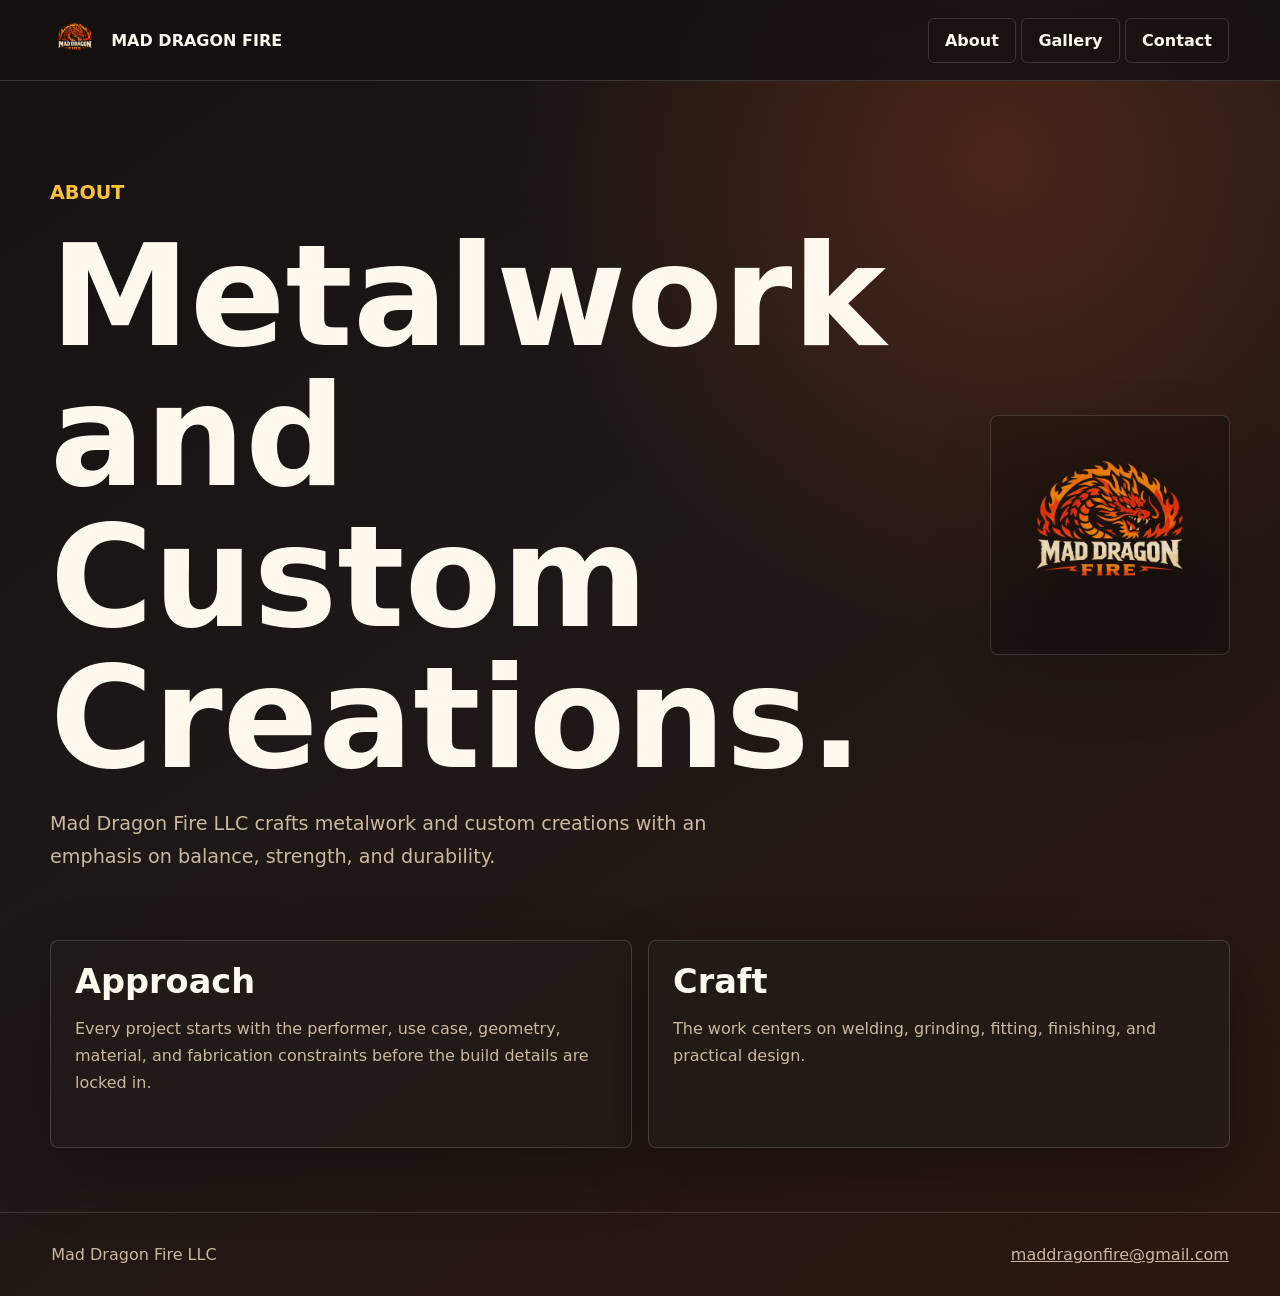
==== about/index.html @ 71ca1fbb "Update site language and hide flow gallery" ====
<!doctype html>
<html lang="en">
  <head>
    <meta charset="utf-8">
    <meta name="viewport" content="width=device-width, initial-scale=1">
    <title>About | Mad Dragon Fire</title>
    <meta name="description" content="About Mad Dragon Fire LLC.">
    <link rel="icon" href="../assets/images/logo.png">
    <link rel="stylesheet" href="../style.css">
  </head>
  <body>
    <header class="site-header">
      <a class="brand" href="../"><img src="../assets/images/logo.png" alt="Mad Dragon Fire logo"><span>Mad Dragon Fire</span></a>
      <nav aria-label="Main navigation">
        <a href="../about/">About</a>
        <a href="../gallery/">Gallery</a>
        <a href="../contact/">Contact</a>
      </nav>
    </header>
    <main>
      <section class="page-header">
        <div>
          <p class="eyebrow">About</p>
          <h1>Metalwork and Custom Creations.</h1>
          <p>Mad Dragon Fire LLC crafts metalwork and custom creations with an emphasis on balance, strength, and durability.</p>
        </div>
        <img class="page-mark logo-mark" src="../images/logo.png" alt="Mad Dragon Fire logo" loading="lazy">
      </section>
      <section class="content-grid">
        <article class="content-panel"><h2>Approach</h2><p>Every project starts with the performer, use case, geometry, material, and fabrication constraints before the build details are locked in.</p></article>
        <article class="content-panel"><h2>Craft</h2><p>The work centers on welding, grinding, fitting, finishing, and practical design.</p></article>
      </section>
    </main>
    <footer><span>Mad Dragon Fire LLC</span><a href="mailto:maddragonfire@gmail.com">maddragonfire@gmail.com</a></footer>
  </body>
</html>
---- style.css ----
:root {
  color-scheme: dark;
  --bg: #15110f;
  --panel: #221b17;
  --text: #fff8ee;
  --muted: #c9b8a2;
  --accent: #f15a24;
  --accent-strong: #ffbf3f;
  --line: rgba(255, 248, 238, 0.16);
  --shadow: rgba(0, 0, 0, 0.32);
  font-family: Inter, ui-sans-serif, system-ui, -apple-system, BlinkMacSystemFont, "Segoe UI", sans-serif;
}

* {
  box-sizing: border-box;
}

body {
  min-height: 100vh;
  margin: 0;
  color: var(--text);
  background:
    radial-gradient(circle at 78% 12%, rgba(241, 90, 36, 0.22), transparent 30rem),
    linear-gradient(145deg, #15110f 0%, #1d1816 42%, #2b1710 100%);
}

a {
  color: inherit;
}

.site-header {
  position: sticky;
  top: 0;
  z-index: 10;
  display: flex;
  align-items: center;
  justify-content: space-between;
  gap: 1.5rem;
  padding: 1rem clamp(1rem, 4vw, 4rem);
  border-bottom: 1px solid var(--line);
  background: rgba(21, 17, 15, 0.88);
  backdrop-filter: blur(12px);
}

.brand {
  display: inline-flex;
  align-items: center;
  gap: 0.75rem;
  font-weight: 800;
  text-decoration: none;
  text-transform: uppercase;
}

.brand img {
  width: 3rem;
  height: 3rem;
  object-fit: contain;
}

nav {
  display: flex;
  flex-wrap: wrap;
  justify-content: flex-end;
  gap: 0.35rem;
}

nav a,
.button {
  min-height: 2.75rem;
  display: inline-flex;
  align-items: center;
  justify-content: center;
  padding: 0.75rem 1rem;
  border: 1px solid var(--line);
  border-radius: 6px;
  text-decoration: none;
  font-weight: 700;
}

nav a:hover,
.button:hover {
  border-color: rgba(255, 191, 63, 0.72);
}

main {
  width: min(1180px, calc(100% - 2rem));
  margin: 0 auto;
}

.hero {
  min-height: calc(100vh - 5.2rem);
  display: grid;
  grid-template-columns: minmax(0, 1fr) minmax(18rem, 32rem);
  align-items: center;
  gap: clamp(2rem, 7vw, 6rem);
  padding: clamp(3rem, 8vw, 7rem) 0;
}

.hero-copy {
  max-width: 46rem;
}

.eyebrow {
  margin: 0 0 1rem;
  color: var(--accent-strong);
  font-size: 0.86rem;
  font-weight: 800;
  text-transform: uppercase;
}

h1,
h2 {
  margin: 0;
  line-height: 1;
}

h1 {
  max-width: 11ch;
  font-size: clamp(4rem, 12vw, 8.8rem);
}

h2 {
  font-size: clamp(1.35rem, 3vw, 2.1rem);
}

p {
  color: var(--muted);
  line-height: 1.7;
}

.hero-copy > p:not(.eyebrow) {
  max-width: 40rem;
  font-size: clamp(1.1rem, 2vw, 1.35rem);
}

.hero-mark {
  position: relative;
  display: grid;
  place-items: center;
  min-height: 36rem;
  overflow: hidden;
  border: 1px solid var(--line);
  border-radius: 8px;
  background: #100b09;
  box-shadow: 0 2rem 5rem var(--shadow);
}

.hero-mark::before {
  position: absolute;
  inset: 0;
  z-index: 1;
  content: "";
  background:
    linear-gradient(180deg, rgba(0, 0, 0, 0.1), rgba(12, 8, 6, 0.56)),
    radial-gradient(circle at 70% 28%, rgba(255, 106, 0, 0.24), transparent 42%);
}

.hero-photo {
  width: 100%;
  height: 100%;
  min-height: 36rem;
  object-fit: cover;
  object-position: 50% 56%;
  filter: saturate(1.08) contrast(1.04);
}

.hero-badge {
  position: absolute;
  left: 1rem;
  bottom: 1rem;
  z-index: 2;
  width: 7rem;
  border: 1px solid rgba(255, 248, 238, 0.18);
  border-radius: 8px;
  background: rgba(0, 0, 0, 0.54);
  box-shadow: 0 1rem 2rem rgba(0, 0, 0, 0.36);
}

.actions {
  display: flex;
  flex-wrap: wrap;
  gap: 0.75rem;
  margin-top: 2rem;
}

.button.primary {
  border-color: transparent;
  color: #170c08;
  background: linear-gradient(135deg, var(--accent-strong), var(--accent));
}

.feature-grid,
.content-grid,
.gallery-grid {
  display: grid;
  grid-template-columns: repeat(3, minmax(0, 1fr));
  gap: 1rem;
  padding: 0 0 4rem;
}

.feature-grid article,
.content-panel,
.gallery-item {
  position: relative;
  overflow: hidden;
  min-height: 13rem;
  padding: 1.5rem;
  border: 1px solid var(--line);
  border-radius: 8px;
  background: rgba(34, 27, 23, 0.74);
  box-shadow: 0 1.5rem 4rem var(--shadow);
}

.page-header {
  display: grid;
  grid-template-columns: minmax(0, 1fr) minmax(10rem, 16rem);
  align-items: center;
  gap: 2rem;
  padding: clamp(3rem, 8vw, 6rem) 0 3rem;
}

.page-header p {
  max-width: 46rem;
  font-size: 1.2rem;
}

.content-grid {
  grid-template-columns: repeat(2, minmax(0, 1fr));
}

.page-mark {
  width: min(100%, 15rem);
  aspect-ratio: 3 / 4;
  justify-self: end;
  object-fit: cover;
  object-position: 50% 52%;
  border: 1px solid var(--line);
  border-radius: 8px;
  opacity: 0.9;
  filter: drop-shadow(0 1.5rem 2.5rem rgba(0, 0, 0, 0.42));
}

.logo-mark {
  aspect-ratio: 1;
  object-fit: contain;
  padding: 1rem;
  background: rgba(0, 0, 0, 0.24);
}

.gallery-item {
  display: grid;
  place-items: end start;
  min-height: 18rem;
}

.gallery-categories {
  grid-template-columns: repeat(2, minmax(0, 1fr));
}

.gallery-card {
  min-height: 26rem;
  color: var(--text);
  text-decoration: none;
  transition: transform 160ms ease, border-color 160ms ease;
}

.gallery-card::after {
  position: absolute;
  inset: 0;
  content: "";
  background: linear-gradient(180deg, transparent 40%, rgba(15, 9, 6, 0.92));
}

.gallery-card:hover,
.gallery-card:focus-visible {
  border-color: var(--accent-strong);
  transform: translateY(-0.2rem);
}

.gallery-card-title {
  position: relative;
  z-index: 1;
  font-size: clamp(2.2rem, 5vw, 4.5rem);
  font-weight: 900;
  letter-spacing: -0.04em;
  line-height: 1;
}

.gallery-feature {
  grid-column: span 2;
  min-height: 24rem;
}

.gallery-item img {
  position: absolute;
  inset: 0;
  width: 100%;
  height: 100%;
  object-fit: cover;
  object-position: 50% 54%;
  opacity: 0.72;
  filter: saturate(1.08) contrast(1.04);
}

.contact-list {
  display: grid;
  gap: 1rem;
  padding: 0;
  list-style: none;
}

.contact-list a {
  color: var(--accent-strong);
  font-weight: 800;
}

footer {
  display: flex;
  flex-wrap: wrap;
  justify-content: space-between;
  gap: 1rem;
  padding: 2rem clamp(1rem, 4vw, 4rem);
  border-top: 1px solid var(--line);
  color: var(--muted);
}

@media (max-width: 780px) {
  .site-header,
  footer {
    align-items: flex-start;
    flex-direction: column;
  }

  nav {
    justify-content: flex-start;
  }

  .hero,
  .page-header,
  .feature-grid,
  .content-grid,
  .gallery-grid {
    grid-template-columns: 1fr;
  }

  .hero {
    min-height: auto;
  }

  .hero-mark {
    min-height: 28rem;
  }

  .hero-photo {
    min-height: 28rem;
  }

  .page-mark {
    justify-self: start;
    width: min(70vw, 13rem);
  }

  .gallery-feature {
    grid-column: auto;
  }
}

/* Portrait phones get a denser, touch-first composition. */
@media (max-width: 600px) and (orientation: portrait) {
  body {
    background:
      radial-gradient(circle at 82% 8%, rgba(241, 90, 36, 0.2), transparent 22rem),
      linear-gradient(160deg, #15110f 0%, #1d1816 52%, #2b1710 100%);
  }

  .site-header {
    gap: 0.65rem;
    padding: max(0.65rem, env(safe-area-inset-top)) max(0.75rem, env(safe-area-inset-right)) 0.65rem max(0.75rem, env(safe-area-inset-left));
  }

  .brand {
    gap: 0.55rem;
    font-size: 0.9rem;
    letter-spacing: 0.04em;
  }

  .brand img {
    width: 2.25rem;
    height: 2.25rem;
  }

  nav {
    width: calc(100% + 1.5rem);
    margin-inline: -0.75rem;
    padding-inline: 0.75rem;
    overflow-x: auto;
    flex-wrap: nowrap;
    scrollbar-width: none;
  }

  nav::-webkit-scrollbar {
    display: none;
  }

  nav a {
    min-height: 2.5rem;
    flex: 0 0 auto;
    padding: 0.6rem 0.8rem;
    font-size: 0.86rem;
  }

  main {
    width: min(100% - 1.5rem, 36rem);
  }

  .hero {
    gap: 1.75rem;
    padding: 1.25rem 0 3rem;
  }

  .hero-mark {
    order: -1;
    min-height: 0;
    aspect-ratio: 4 / 5;
    max-height: 66svh;
  }

  .hero-photo {
    min-height: 0;
    aspect-ratio: 4 / 5;
  }

  .hero-badge {
    left: 0.75rem;
    bottom: 0.75rem;
    width: 5rem;
  }

  .eyebrow {
    margin-bottom: 0.65rem;
  }

  h1 {
    max-width: none;
    font-size: clamp(3rem, 16vw, 4.6rem);
    letter-spacing: -0.04em;
  }

  h2 {
    font-size: 1.45rem;
  }

  .hero-copy > p:not(.eyebrow),
  .page-header p {
    font-size: 1.05rem;
    line-height: 1.55;
  }

  .actions {
    display: grid;
    grid-template-columns: 1fr;
    margin-top: 1.5rem;
  }

  .button {
    width: 100%;
    min-height: 3.25rem;
  }

  .feature-grid,
  .content-grid,
  .gallery-grid {
    gap: 0.75rem;
    padding-bottom: 2.5rem;
  }

  .feature-grid article,
  .content-panel,
  .gallery-item {
    min-height: auto;
    padding: 1.25rem;
  }

  .page-header {
    gap: 1.5rem;
    padding: 1.75rem 0 2rem;
  }

  .page-mark {
    order: -1;
    width: min(48vw, 10rem);
  }

  .gallery-item,
  .gallery-feature {
    min-height: 16rem;
  }

  footer {
    padding: 1.5rem max(0.75rem, env(safe-area-inset-right)) max(1.5rem, env(safe-area-inset-bottom)) max(0.75rem, env(safe-area-inset-left));
    font-size: 0.9rem;
  }
}
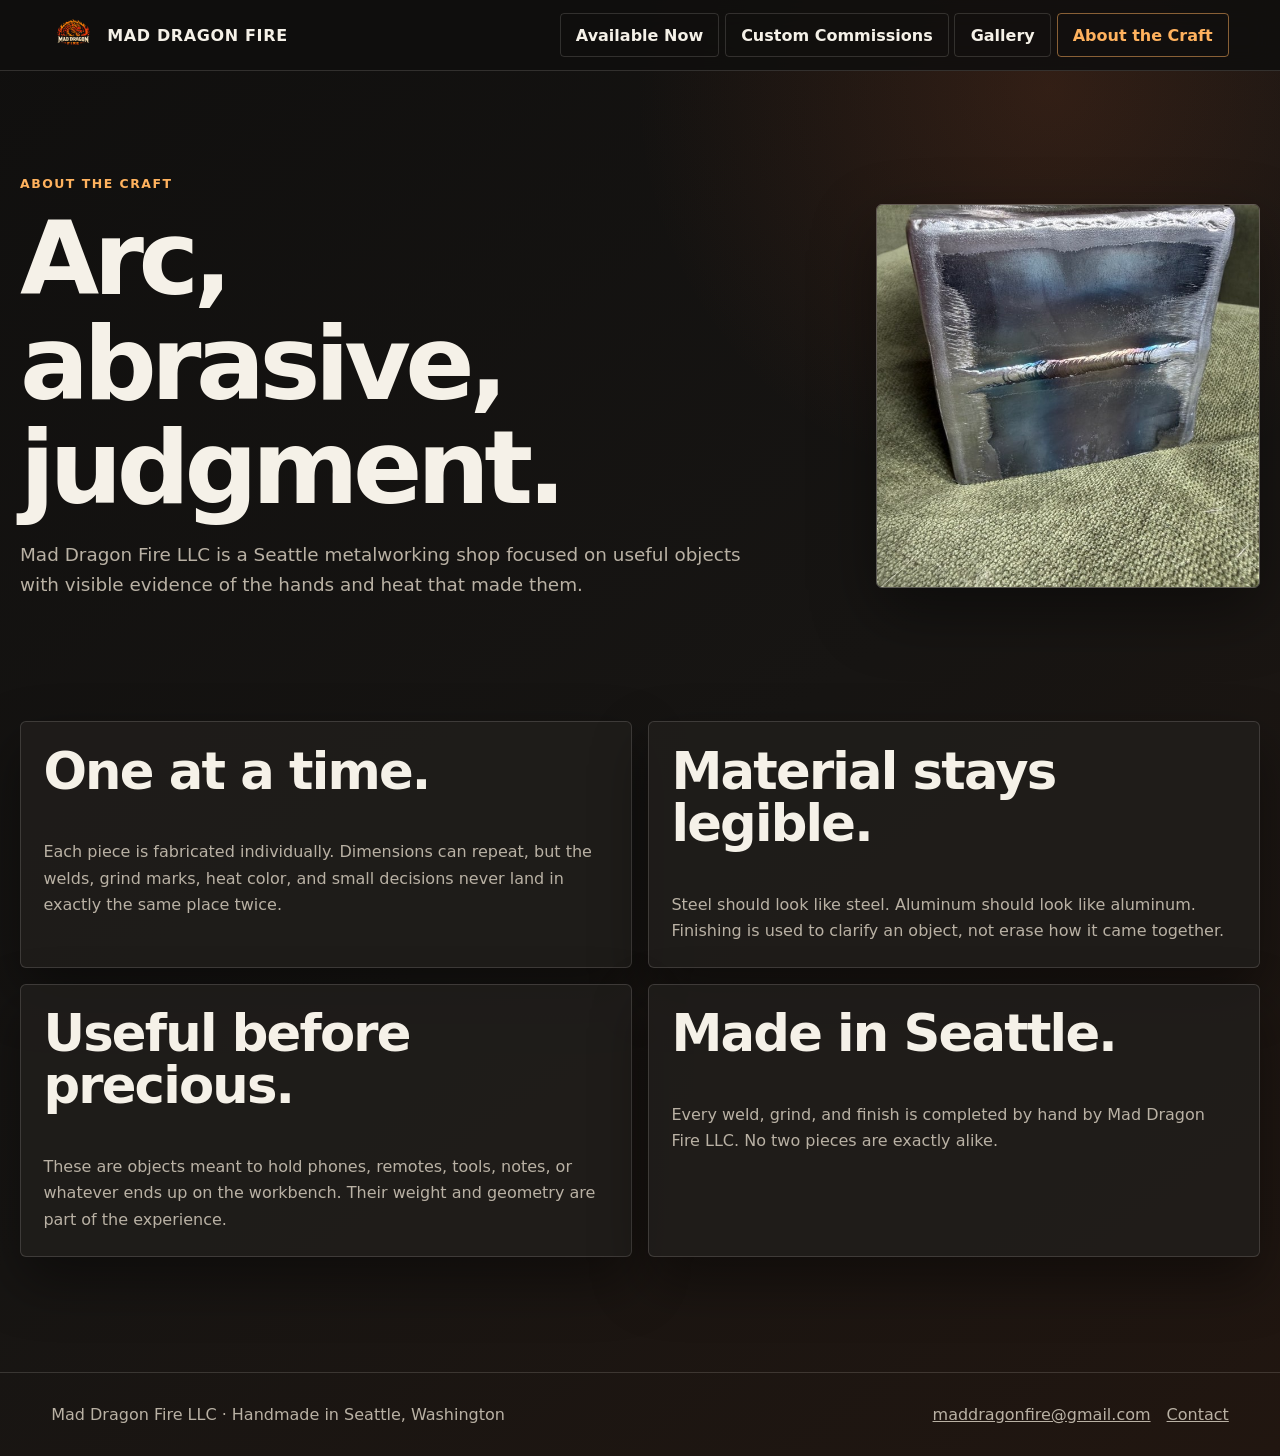
==== commit 08e3a955: "Reframe site as metalworking wares shop" ====
--- a/about/index.html
+++ b/about/index.html
@@ -3,34 +3,44 @@
   <head>
     <meta charset="utf-8">
     <meta name="viewport" content="width=device-width, initial-scale=1">
-    <title>About | Mad Dragon Fire</title>
-    <meta name="description" content="About Mad Dragon Fire LLC.">
+    <title>About the Craft | Mad Dragon Fire</title>
+    <meta name="description" content="How Mad Dragon Fire LLC makes one-of-one welded metalwork by hand in Seattle.">
     <link rel="icon" href="../assets/images/logo.png">
     <link rel="stylesheet" href="../style.css">
   </head>
   <body>
+    <a class="skip-link" href="#main">Skip to content</a>
     <header class="site-header">
-      <a class="brand" href="../"><img src="../assets/images/logo.png" alt="Mad Dragon Fire logo"><span>Mad Dragon Fire</span></a>
+      <a class="brand" href="../"><img src="../assets/images/logo.png" alt=""><span>Mad Dragon Fire</span></a>
       <nav aria-label="Main navigation">
-        <a href="../about/">About</a>
+        <a href="../available/">Available Now</a>
+        <a href="../commissions/">Custom Commissions</a>
         <a href="../gallery/">Gallery</a>
-        <a href="../contact/">Contact</a>
+        <a href="../about/" aria-current="page">About the Craft</a>
       </nav>
     </header>
-    <main>
+
+    <main id="main">
       <section class="page-header">
-        <div>
-          <p class="eyebrow">About</p>
-          <h1>Metalwork and Custom Creations.</h1>
-          <p>Mad Dragon Fire LLC crafts metalwork and custom creations with an emphasis on balance, strength, and durability.</p>
+        <div class="page-header-copy">
+          <p class="eyebrow">About the craft</p>
+          <h1>Arc, abrasive, judgment.</h1>
+          <p>Mad Dragon Fire LLC is a Seattle metalworking shop focused on useful objects with visible evidence of the hands and heat that made them.</p>
         </div>
-        <img class="page-mark logo-mark" src="../images/logo.png" alt="Mad Dragon Fire logo" loading="lazy">
+        <img class="page-header-image" src="../images/Metalwork/object007/web/cube-007-view-04.jpeg" alt="Exposed TIG seam and heat color on a steel cube">
       </section>
+
       <section class="content-grid">
-        <article class="content-panel"><h2>Approach</h2><p>Every project starts with the performer, use case, geometry, material, and fabrication constraints before the build details are locked in.</p></article>
-        <article class="content-panel"><h2>Craft</h2><p>The work centers on welding, grinding, fitting, finishing, and practical design.</p></article>
+        <article class="content-panel"><h2>One at a time.</h2><p>Each piece is fabricated individually. Dimensions can repeat, but the welds, grind marks, heat color, and small decisions never land in exactly the same place twice.</p></article>
+        <article class="content-panel"><h2>Material stays legible.</h2><p>Steel should look like steel. Aluminum should look like aluminum. Finishing is used to clarify an object, not erase how it came together.</p></article>
+        <article class="content-panel"><h2>Useful before precious.</h2><p>These are objects meant to hold phones, remotes, tools, notes, or whatever ends up on the workbench. Their weight and geometry are part of the experience.</p></article>
+        <article class="content-panel"><h2>Made in Seattle.</h2><p>Every weld, grind, and finish is completed by hand by Mad Dragon Fire LLC. No two pieces are exactly alike.</p></article>
       </section>
     </main>
-    <footer><span>Mad Dragon Fire LLC</span><a href="mailto:maddragonfire@gmail.com">maddragonfire@gmail.com</a></footer>
+
+    <footer>
+      <span>Mad Dragon Fire LLC · Handmade in Seattle, Washington</span>
+      <div class="footer-links"><a href="mailto:maddragonfire@gmail.com">maddragonfire@gmail.com</a><a href="../contact/">Contact</a></div>
+    </footer>
   </body>
 </html>
--- a/style.css
+++ b/style.css
@@ -1,18 +1,25 @@
 :root {
   color-scheme: dark;
-  --bg: #15110f;
-  --panel: #221b17;
-  --text: #fff8ee;
-  --muted: #c9b8a2;
-  --accent: #f15a24;
-  --accent-strong: #ffbf3f;
-  --line: rgba(255, 248, 238, 0.16);
-  --shadow: rgba(0, 0, 0, 0.32);
+  --bg: #100f0e;
+  --surface: #181715;
+  --surface-raised: #211f1c;
+  --text: #f5f1e8;
+  --muted: #b9b1a4;
+  --steel: #d7d2c8;
+  --accent: #e8672f;
+  --accent-light: #ffb25e;
+  --line: rgba(245, 241, 232, 0.15);
+  --line-strong: rgba(245, 241, 232, 0.3);
+  --shadow: rgba(0, 0, 0, 0.42);
   font-family: Inter, ui-sans-serif, system-ui, -apple-system, BlinkMacSystemFont, "Segoe UI", sans-serif;
 }
 
 * {
   box-sizing: border-box;
+}
+
+html {
+  scroll-behavior: smooth;
 }
 
 body {
@@ -20,40 +27,62 @@
   margin: 0;
   color: var(--text);
   background:
-    radial-gradient(circle at 78% 12%, rgba(241, 90, 36, 0.22), transparent 30rem),
-    linear-gradient(145deg, #15110f 0%, #1d1816 42%, #2b1710 100%);
+    radial-gradient(circle at 82% 6%, rgba(232, 103, 47, 0.14), transparent 26rem),
+    linear-gradient(145deg, #100f0e 0%, #171513 54%, #211610 100%);
+}
+
+img {
+  display: block;
+  max-width: 100%;
 }
 
 a {
   color: inherit;
+}
+
+.skip-link {
+  position: fixed;
+  top: 0.75rem;
+  left: 0.75rem;
+  z-index: 100;
+  padding: 0.75rem 1rem;
+  color: #111;
+  background: var(--accent-light);
+  transform: translateY(-180%);
+}
+
+.skip-link:focus {
+  transform: translateY(0);
 }
 
 .site-header {
   position: sticky;
   top: 0;
-  z-index: 10;
+  z-index: 20;
   display: flex;
   align-items: center;
   justify-content: space-between;
   gap: 1.5rem;
-  padding: 1rem clamp(1rem, 4vw, 4rem);
+  padding: 0.8rem clamp(1rem, 4vw, 4rem);
   border-bottom: 1px solid var(--line);
-  background: rgba(21, 17, 15, 0.88);
-  backdrop-filter: blur(12px);
+  background: rgba(16, 15, 14, 0.9);
+  backdrop-filter: blur(14px);
 }
 
 .brand {
   display: inline-flex;
   align-items: center;
-  gap: 0.75rem;
-  font-weight: 800;
+  gap: 0.7rem;
+  font-weight: 850;
+  letter-spacing: 0.04em;
   text-decoration: none;
   text-transform: uppercase;
+  white-space: nowrap;
 }
 
 .brand img {
-  width: 3rem;
-  height: 3rem;
+  width: 2.8rem;
+  height: 2.8rem;
   object-fit: contain;
 }
 
@@ -65,263 +94,501 @@
 }
 
 nav a,
-.button {
+.button,
+.checkout-stub {
   min-height: 2.75rem;
   display: inline-flex;
   align-items: center;
   justify-content: center;
-  padding: 0.75rem 1rem;
+  padding: 0.7rem 0.95rem;
   border: 1px solid var(--line);
-  border-radius: 6px;
+  border-radius: 4px;
+  font: inherit;
+  font-weight: 750;
   text-decoration: none;
-  font-weight: 700;
 }
 
 nav a:hover,
-.button:hover {
-  border-color: rgba(255, 191, 63, 0.72);
+nav a:focus-visible,
+.button:hover,
+.button:focus-visible {
+  border-color: var(--accent-light);
+}
+
+nav a[aria-current="page"] {
+  color: var(--accent-light);
+  border-color: rgba(255, 178, 94, 0.5);
 }
 
 main {
-  width: min(1180px, calc(100% - 2rem));
+  width: min(1240px, calc(100% - 2rem));
   margin: 0 auto;
 }
 
+h1,
+h2,
+h3,
+p {
+  margin-top: 0;
+}
+
+h1,
+h2,
+h3 {
+  line-height: 1.02;
+}
+
+h1 {
+  margin-bottom: 1.2rem;
+  font-size: clamp(3.2rem, 9vw, 7.8rem);
+  letter-spacing: -0.055em;
+}
+
+h2 {
+  font-size: clamp(1.9rem, 4vw, 3.5rem);
+  letter-spacing: -0.035em;
+}
+
+h3 {
+  font-size: 1.25rem;
+}
+
+p {
+  color: var(--muted);
+  line-height: 1.65;
+}
+
+.eyebrow,
+.listing-status {
+  margin-bottom: 0.8rem;
+  color: var(--accent-light);
+  font-size: 0.78rem;
+  font-weight: 850;
+  letter-spacing: 0.12em;
+  text-transform: uppercase;
+}
+
 .hero {
-  min-height: calc(100vh - 5.2rem);
-  display: grid;
-  grid-template-columns: minmax(0, 1fr) minmax(18rem, 32rem);
+  min-height: calc(100svh - 4.5rem);
+  display: grid;
+  grid-template-columns: minmax(0, 1fr) minmax(22rem, 34rem);
   align-items: center;
   gap: clamp(2rem, 7vw, 6rem);
-  padding: clamp(3rem, 8vw, 7rem) 0;
+  padding: clamp(2.5rem, 8vw, 7rem) 0;
 }
 
 .hero-copy {
-  max-width: 46rem;
-}
-
-.eyebrow {
-  margin: 0 0 1rem;
-  color: var(--accent-strong);
-  font-size: 0.86rem;
-  font-weight: 800;
-  text-transform: uppercase;
-}
-
-h1,
-h2 {
-  margin: 0;
-  line-height: 1;
-}
-
-h1 {
-  max-width: 11ch;
-  font-size: clamp(4rem, 12vw, 8.8rem);
-}
-
-h2 {
-  font-size: clamp(1.35rem, 3vw, 2.1rem);
-}
-
-p {
-  color: var(--muted);
-  line-height: 1.7;
+  max-width: 47rem;
 }
 
 .hero-copy > p:not(.eyebrow) {
-  max-width: 40rem;
+  max-width: 38rem;
   font-size: clamp(1.1rem, 2vw, 1.35rem);
 }
 
-.hero-mark {
-  position: relative;
-  display: grid;
-  place-items: center;
-  min-height: 36rem;
-  overflow: hidden;
-  border: 1px solid var(--line);
-  border-radius: 8px;
-  background: #100b09;
-  box-shadow: 0 2rem 5rem var(--shadow);
-}
-
-.hero-mark::before {
-  position: absolute;
-  inset: 0;
-  z-index: 1;
-  content: "";
-  background:
-    linear-gradient(180deg, rgba(0, 0, 0, 0.1), rgba(12, 8, 6, 0.56)),
-    radial-gradient(circle at 70% 28%, rgba(255, 106, 0, 0.24), transparent 42%);
-}
-
-.hero-photo {
-  width: 100%;
-  height: 100%;
-  min-height: 36rem;
-  object-fit: cover;
-  object-position: 50% 56%;
-  filter: saturate(1.08) contrast(1.04);
-}
-
-.hero-badge {
-  position: absolute;
-  left: 1rem;
-  bottom: 1rem;
-  z-index: 2;
-  width: 7rem;
-  border: 1px solid rgba(255, 248, 238, 0.18);
-  border-radius: 8px;
-  background: rgba(0, 0, 0, 0.54);
-  box-shadow: 0 1rem 2rem rgba(0, 0, 0, 0.36);
-}
-
-.actions {
-  display: flex;
-  flex-wrap: wrap;
-  gap: 0.75rem;
-  margin-top: 2rem;
-}
-
-.button.primary {
-  border-color: transparent;
-  color: #170c08;
-  background: linear-gradient(135deg, var(--accent-strong), var(--accent));
-}
-
-.feature-grid,
-.content-grid,
-.gallery-grid {
-  display: grid;
-  grid-template-columns: repeat(3, minmax(0, 1fr));
-  gap: 1rem;
-  padding: 0 0 4rem;
-}
-
-.feature-grid article,
-.content-panel,
-.gallery-item {
+.hero-media {
   position: relative;
   overflow: hidden;
-  min-height: 13rem;
-  padding: 1.5rem;
-  border: 1px solid var(--line);
-  border-radius: 8px;
-  background: rgba(34, 27, 23, 0.74);
-  box-shadow: 0 1.5rem 4rem var(--shadow);
-}
-
-.page-header {
-  display: grid;
-  grid-template-columns: minmax(0, 1fr) minmax(10rem, 16rem);
-  align-items: center;
-  gap: 2rem;
-  padding: clamp(3rem, 8vw, 6rem) 0 3rem;
-}
-
-.page-header p {
-  max-width: 46rem;
-  font-size: 1.2rem;
-}
-
-.content-grid {
-  grid-template-columns: repeat(2, minmax(0, 1fr));
-}
-
-.page-mark {
-  width: min(100%, 15rem);
-  aspect-ratio: 3 / 4;
-  justify-self: end;
-  object-fit: cover;
-  object-position: 50% 52%;
-  border: 1px solid var(--line);
-  border-radius: 8px;
-  opacity: 0.9;
-  filter: drop-shadow(0 1.5rem 2.5rem rgba(0, 0, 0, 0.42));
-}
-
-.logo-mark {
-  aspect-ratio: 1;
-  object-fit: contain;
-  padding: 1rem;
-  background: rgba(0, 0, 0, 0.24);
-}
-
-.gallery-item {
-  display: grid;
-  place-items: end start;
-  min-height: 18rem;
-}
-
-.gallery-categories {
-  grid-template-columns: repeat(2, minmax(0, 1fr));
-}
-
-.gallery-card {
-  min-height: 26rem;
-  color: var(--text);
-  text-decoration: none;
-  transition: transform 160ms ease, border-color 160ms ease;
-}
-
-.gallery-card::after {
+  min-height: 37rem;
+  border: 1px solid var(--line-strong);
+  border-radius: 6px;
+  background: #080807;
+  box-shadow: 0 2rem 5rem var(--shadow);
+}
+
+.hero-media::after {
   position: absolute;
   inset: 0;
   content: "";
-  background: linear-gradient(180deg, transparent 40%, rgba(15, 9, 6, 0.92));
-}
-
-.gallery-card:hover,
-.gallery-card:focus-visible {
-  border-color: var(--accent-strong);
-  transform: translateY(-0.2rem);
-}
-
-.gallery-card-title {
-  position: relative;
-  z-index: 1;
-  font-size: clamp(2.2rem, 5vw, 4.5rem);
-  font-weight: 900;
-  letter-spacing: -0.04em;
-  line-height: 1;
-}
-
-.gallery-feature {
-  grid-column: span 2;
-  min-height: 24rem;
-}
-
-.gallery-item img {
-  position: absolute;
-  inset: 0;
+  background: linear-gradient(180deg, transparent 58%, rgba(0, 0, 0, 0.68));
+  pointer-events: none;
+}
+
+.hero-media > img:first-child {
   width: 100%;
   height: 100%;
+  min-height: 37rem;
   object-fit: cover;
-  object-position: 50% 54%;
-  opacity: 0.72;
-  filter: saturate(1.08) contrast(1.04);
-}
-
-.contact-list {
-  display: grid;
+}
+
+.hero-badge {
+  position: absolute;
+  right: 1rem;
+  bottom: 1rem;
+  z-index: 2;
+  width: 5.5rem;
+  padding: 0.45rem;
+  border: 1px solid var(--line-strong);
+  border-radius: 5px;
+  background: rgba(0, 0, 0, 0.66);
+}
+
+.actions {
+  display: flex;
+  flex-wrap: wrap;
+  gap: 0.7rem;
+  margin-top: 1.7rem;
+}
+
+.button.primary {
+  color: #170e08;
+  border-color: transparent;
+  background: linear-gradient(135deg, var(--accent-light), var(--accent));
+}
+
+.section-block {
+  padding: clamp(3.5rem, 8vw, 7rem) 0;
+  border-top: 1px solid var(--line);
+}
+
+.section-heading {
+  display: flex;
+  align-items: end;
+  justify-content: space-between;
+  gap: 2rem;
+  margin-bottom: 2rem;
+}
+
+.section-heading > div {
+  max-width: 46rem;
+}
+
+.section-heading h2 {
+  margin-bottom: 0.8rem;
+}
+
+.product-card-grid,
+.path-grid,
+.content-grid {
+  display: grid;
+  grid-template-columns: repeat(3, minmax(0, 1fr));
   gap: 1rem;
-  padding: 0;
-  list-style: none;
-}
-
-.contact-list a {
-  color: var(--accent-strong);
+}
+
+.product-card,
+.path-card,
+.content-panel,
+.notice-panel {
+  overflow: hidden;
+  border: 1px solid var(--line);
+  border-radius: 6px;
+  background: rgba(33, 31, 28, 0.8);
+  box-shadow: 0 1.5rem 3.5rem var(--shadow);
+}
+
+.product-card {
+  display: flex;
+  flex-direction: column;
+  text-decoration: none;
+}
+
+.product-card img {
+  width: 100%;
+  aspect-ratio: 1;
+  object-fit: cover;
+  border-bottom: 1px solid var(--line);
+}
+
+.product-card-copy {
+  display: grid;
+  grid-template-columns: 1fr auto;
+  gap: 0.75rem;
+  align-items: start;
+  padding: 1.2rem;
+}
+
+.product-card-copy h3,
+.product-card-copy p {
+  margin-bottom: 0;
+}
+
+.product-card-price,
+.price {
+  color: var(--text);
+  font-weight: 850;
+  font-variant-numeric: tabular-nums;
+}
+
+.path-grid {
+  grid-template-columns: repeat(4, minmax(0, 1fr));
+}
+
+.path-card,
+.content-panel,
+.notice-panel {
+  padding: 1.4rem;
+}
+
+.path-card {
+  min-height: 13rem;
+  text-decoration: none;
+}
+
+.path-card span {
+  display: inline-block;
+  margin-top: 1rem;
+  color: var(--accent-light);
   font-weight: 800;
+}
+
+.page-header {
+  display: grid;
+  grid-template-columns: minmax(0, 1fr) minmax(15rem, 24rem);
+  align-items: center;
+  gap: clamp(2rem, 6vw, 5rem);
+  padding: clamp(3rem, 8vw, 6.5rem) 0;
+}
+
+.page-header h1 {
+  max-width: 10ch;
+  font-size: clamp(3.3rem, 8vw, 7rem);
+}
+
+.page-header-copy > p:not(.eyebrow) {
+  max-width: 46rem;
+  font-size: 1.15rem;
+}
+
+.page-header-image {
+  width: 100%;
+  aspect-ratio: 1;
+  object-fit: cover;
+  border: 1px solid var(--line-strong);
+  border-radius: 6px;
+  box-shadow: 0 1.5rem 4rem var(--shadow);
+}
+
+.notice-panel {
+  display: grid;
+  grid-template-columns: auto 1fr;
+  gap: 1rem;
+  margin-bottom: 2rem;
+  border-color: rgba(255, 178, 94, 0.38);
+}
+
+.notice-panel strong {
+  color: var(--accent-light);
+}
+
+.notice-panel p {
+  margin-bottom: 0;
+}
+
+.product-list {
+  display: grid;
+  gap: clamp(3rem, 8vw, 7rem);
+  padding-bottom: clamp(4rem, 9vw, 8rem);
+}
+
+.product-listing {
+  display: grid;
+  grid-template-columns: minmax(0, 1.08fr) minmax(19rem, 0.92fr);
+  gap: clamp(1.5rem, 5vw, 4rem);
+  scroll-margin-top: 6rem;
+}
+
+.product-gallery {
+  display: grid;
+  grid-template-columns: repeat(4, minmax(0, 1fr));
+  gap: 0.55rem;
+  align-content: start;
+}
+
+.product-gallery a {
+  overflow: hidden;
+  border: 1px solid var(--line);
+  border-radius: 4px;
+  background: var(--surface);
+}
+
+.product-gallery a:first-child {
+  grid-column: 1 / -1;
+}
+
+.product-gallery img {
+  width: 100%;
+  aspect-ratio: 1;
+  object-fit: cover;
+  transition: transform 180ms ease;
+}
+
+.product-gallery a:first-child img {
+  aspect-ratio: 4 / 3;
+}
+
+.product-gallery a:hover img,
+.product-gallery a:focus-visible img {
+  transform: scale(1.025);
+}
+
+.product-details {
+  align-self: start;
+  position: sticky;
+  top: 6.2rem;
+  padding: clamp(1.35rem, 3vw, 2rem);
+  border: 1px solid var(--line);
+  border-radius: 6px;
+  background: rgba(24, 23, 21, 0.92);
+  box-shadow: 0 1.5rem 4rem var(--shadow);
+}
+
+.product-heading {
+  display: flex;
+  justify-content: space-between;
+  gap: 1rem;
+  align-items: start;
+  padding-bottom: 1rem;
+  border-bottom: 1px solid var(--line);
+}
+
+.product-heading h2 {
+  max-width: 11ch;
+  margin-bottom: 0;
+  font-size: clamp(2rem, 4vw, 3.4rem);
+}
+
+.price {
+  margin: 0;
+  font-size: 1.5rem;
+}
+
+.spec-list {
+  display: grid;
+  grid-template-columns: minmax(7rem, 0.45fr) 1fr;
+  margin: 1.3rem 0;
+  border-top: 1px solid var(--line);
+}
+
+.spec-list dt,
+.spec-list dd {
+  margin: 0;
+  padding: 0.65rem 0;
+  border-bottom: 1px solid var(--line);
+}
+
+.spec-list dt {
+  color: var(--muted);
+  font-size: 0.86rem;
+  font-weight: 750;
+}
+
+.spec-list dd {
+  color: var(--steel);
+}
+
+.provenance {
+  padding-left: 1rem;
+  border-left: 2px solid var(--accent);
+  font-size: 0.92rem;
+}
+
+.product-actions {
+  display: grid;
+  grid-template-columns: 1fr;
+}
+
+.checkout-stub {
+  color: #8f8980;
+  border-color: rgba(245, 241, 232, 0.08);
+  background: rgba(255, 255, 255, 0.025);
+  cursor: not-allowed;
+}
+
+.content-grid {
+  grid-template-columns: repeat(2, minmax(0, 1fr));
+  padding-bottom: clamp(4rem, 9vw, 8rem);
+}
+
+.content-panel {
+  min-height: 14rem;
+}
+
+.content-panel p:last-child {
+  margin-bottom: 0;
+}
+
+.sold-grid {
+  display: grid;
+  grid-template-columns: repeat(3, minmax(0, 1fr));
+  gap: 1rem;
+  padding-bottom: clamp(4rem, 9vw, 8rem);
+}
+
+.sold-piece {
+  overflow: hidden;
+  margin: 0;
+  border: 1px solid var(--line);
+  border-radius: 6px;
+  background: var(--surface-raised);
+}
+
+.sold-piece:first-child {
+  grid-column: span 2;
+}
+
+.sold-piece img {
+  width: 100%;
+  min-height: 20rem;
+  aspect-ratio: 4 / 3;
+  object-fit: cover;
+}
+
+.sold-piece figcaption {
+  display: flex;
+  justify-content: space-between;
+  gap: 1rem;
+  padding: 1rem 1.1rem;
+  color: var(--muted);
+}
+
+.sold-piece strong {
+  color: var(--text);
+}
+
+.sold-marker {
+  color: var(--accent-light);
+  font-size: 0.78rem;
+  font-weight: 850;
+  letter-spacing: 0.1em;
+  text-transform: uppercase;
+}
+
+.legacy-message {
+  max-width: 48rem;
+  margin: 12vh auto;
+  padding: 2rem;
+  border: 1px solid var(--line);
+  background: var(--surface);
 }
 
 footer {
   display: flex;
   flex-wrap: wrap;
   justify-content: space-between;
-  gap: 1rem;
+  gap: 1rem 2rem;
   padding: 2rem clamp(1rem, 4vw, 4rem);
   border-top: 1px solid var(--line);
   color: var(--muted);
+}
+
+.footer-links {
+  display: flex;
+  flex-wrap: wrap;
+  gap: 1rem;
+}
+
+@media (max-width: 960px) {
+  .path-grid {
+    grid-template-columns: repeat(2, minmax(0, 1fr));
+  }
+
+  .product-listing {
+    grid-template-columns: 1fr;
+  }
+
+  .product-details {
+    position: static;
+  }
 }
 
 @media (max-width: 780px) {
@@ -337,9 +604,9 @@
 
   .hero,
   .page-header,
-  .feature-grid,
+  .product-card-grid,
   .content-grid,
-  .gallery-grid {
+  .sold-grid {
     grid-template-columns: 1fr;
   }
 
@@ -347,41 +614,28 @@
     min-height: auto;
   }
 
-  .hero-mark {
-    min-height: 28rem;
-  }
-
-  .hero-photo {
-    min-height: 28rem;
-  }
-
-  .page-mark {
-    justify-self: start;
-    width: min(70vw, 13rem);
-  }
-
-  .gallery-feature {
+  .hero-media {
+    order: -1;
+  }
+
+  .section-heading {
+    align-items: flex-start;
+    flex-direction: column;
+  }
+
+  .sold-piece:first-child {
     grid-column: auto;
   }
 }
 
-/* Portrait phones get a denser, touch-first composition. */
-@media (max-width: 600px) and (orientation: portrait) {
-  body {
-    background:
-      radial-gradient(circle at 82% 8%, rgba(241, 90, 36, 0.2), transparent 22rem),
-      linear-gradient(160deg, #15110f 0%, #1d1816 52%, #2b1710 100%);
-  }
-
+@media (max-width: 600px) {
   .site-header {
     gap: 0.65rem;
-    padding: max(0.65rem, env(safe-area-inset-top)) max(0.75rem, env(safe-area-inset-right)) 0.65rem max(0.75rem, env(safe-area-inset-left));
+    padding: max(0.65rem, env(safe-area-inset-top)) 0.75rem 0.65rem;
   }
 
   .brand {
-    gap: 0.55rem;
-    font-size: 0.9rem;
-    letter-spacing: 0.04em;
+    font-size: 0.86rem;
   }
 
   .brand img {
@@ -403,101 +657,96 @@
   }
 
   nav a {
-    min-height: 2.5rem;
     flex: 0 0 auto;
-    padding: 0.6rem 0.8rem;
-    font-size: 0.86rem;
+    min-height: 2.45rem;
+    padding: 0.55rem 0.7rem;
+    font-size: 0.82rem;
   }
 
   main {
-    width: min(100% - 1.5rem, 36rem);
+    width: min(100% - 1.4rem, 36rem);
+  }
+
+  h1 {
+    font-size: clamp(3.1rem, 16vw, 4.8rem);
   }
 
   .hero {
-    gap: 1.75rem;
-    padding: 1.25rem 0 3rem;
-  }
-
-  .hero-mark {
-    order: -1;
+    gap: 1.5rem;
+    padding: 1rem 0 3rem;
+  }
+
+  .hero-media {
     min-height: 0;
     aspect-ratio: 4 / 5;
-    max-height: 66svh;
-  }
-
-  .hero-photo {
+    max-height: 68svh;
+  }
+
+  .hero-media > img:first-child {
     min-height: 0;
-    aspect-ratio: 4 / 5;
-  }
-
-  .hero-badge {
-    left: 0.75rem;
-    bottom: 0.75rem;
-    width: 5rem;
-  }
-
-  .eyebrow {
-    margin-bottom: 0.65rem;
-  }
-
-  h1 {
-    max-width: none;
-    font-size: clamp(3rem, 16vw, 4.6rem);
-    letter-spacing: -0.04em;
-  }
-
-  h2 {
-    font-size: 1.45rem;
-  }
-
-  .hero-copy > p:not(.eyebrow),
-  .page-header p {
-    font-size: 1.05rem;
-    line-height: 1.55;
+    height: 100%;
   }
 
   .actions {
     display: grid;
     grid-template-columns: 1fr;
-    margin-top: 1.5rem;
-  }
-
-  .button {
+  }
+
+  .button,
+  .checkout-stub {
     width: 100%;
-    min-height: 3.25rem;
-  }
-
-  .feature-grid,
-  .content-grid,
-  .gallery-grid {
-    gap: 0.75rem;
-    padding-bottom: 2.5rem;
-  }
-
-  .feature-grid article,
-  .content-panel,
-  .gallery-item {
-    min-height: auto;
-    padding: 1.25rem;
+    min-height: 3.15rem;
+  }
+
+  .path-grid {
+    grid-template-columns: 1fr;
   }
 
   .page-header {
-    gap: 1.5rem;
-    padding: 1.75rem 0 2rem;
-  }
-
-  .page-mark {
+    grid-template-columns: 1fr;
+    padding: 1.5rem 0 3rem;
+  }
+
+  .page-header-image {
     order: -1;
-    width: min(48vw, 10rem);
-  }
-
-  .gallery-item,
-  .gallery-feature {
-    min-height: 16rem;
+    aspect-ratio: 4 / 3;
+  }
+
+  .notice-panel {
+    grid-template-columns: 1fr;
+  }
+
+  .product-list {
+    gap: 4rem;
+  }
+
+  .product-gallery {
+    grid-template-columns: repeat(3, minmax(0, 1fr));
+  }
+
+  .product-heading {
+    display: block;
+  }
+
+  .price {
+    margin-top: 0.8rem;
+  }
+
+  .spec-list {
+    grid-template-columns: 1fr;
+  }
+
+  .spec-list dt {
+    padding-bottom: 0.15rem;
+    border-bottom: 0;
+  }
+
+  .spec-list dd {
+    padding-top: 0;
   }
 
   footer {
-    padding: 1.5rem max(0.75rem, env(safe-area-inset-right)) max(1.5rem, env(safe-area-inset-bottom)) max(0.75rem, env(safe-area-inset-left));
-    font-size: 0.9rem;
-  }
-}
+    padding: 1.5rem 0.75rem max(1.5rem, env(safe-area-inset-bottom));
+    font-size: 0.88rem;
+  }
+}
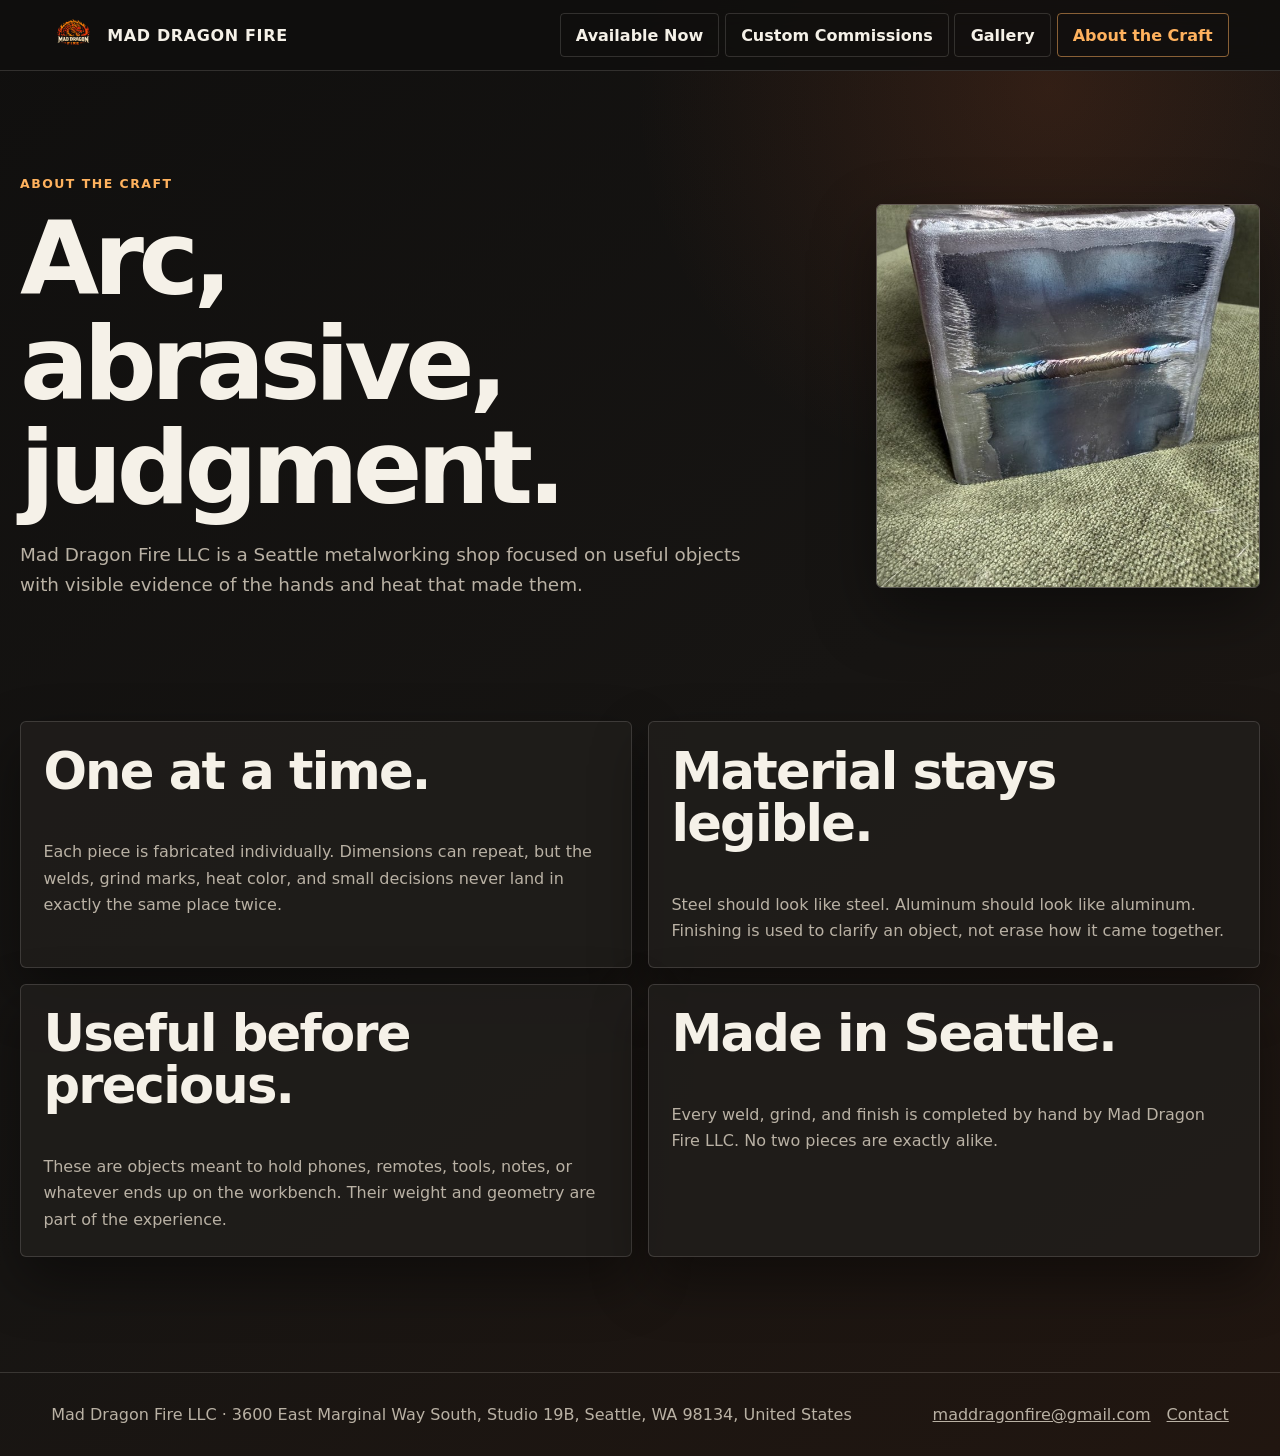
==== commit 43b6b3e9: "Add business address to website" ====
--- a/about/index.html
+++ b/about/index.html
@@ -39,7 +39,7 @@
     </main>
 
     <footer>
-      <span>Mad Dragon Fire LLC · Handmade in Seattle, Washington</span>
+      <address>Mad Dragon Fire LLC · 3600 East Marginal Way South, Studio 19B, Seattle, WA 98134, United States</address>
       <div class="footer-links"><a href="mailto:maddragonfire@gmail.com">maddragonfire@gmail.com</a><a href="../contact/">Contact</a></div>
     </footer>
   </body>
--- a/style.css
+++ b/style.css
@@ -571,6 +571,21 @@
   color: var(--muted);
 }
 
+footer address,
+.business-address {
+  font-style: normal;
+}
+
+.business-address {
+  margin-top: 1.25rem;
+  color: var(--muted);
+  line-height: 1.7;
+}
+
+.business-address strong {
+  color: var(--text);
+}
+
 .footer-links {
   display: flex;
   flex-wrap: wrap;
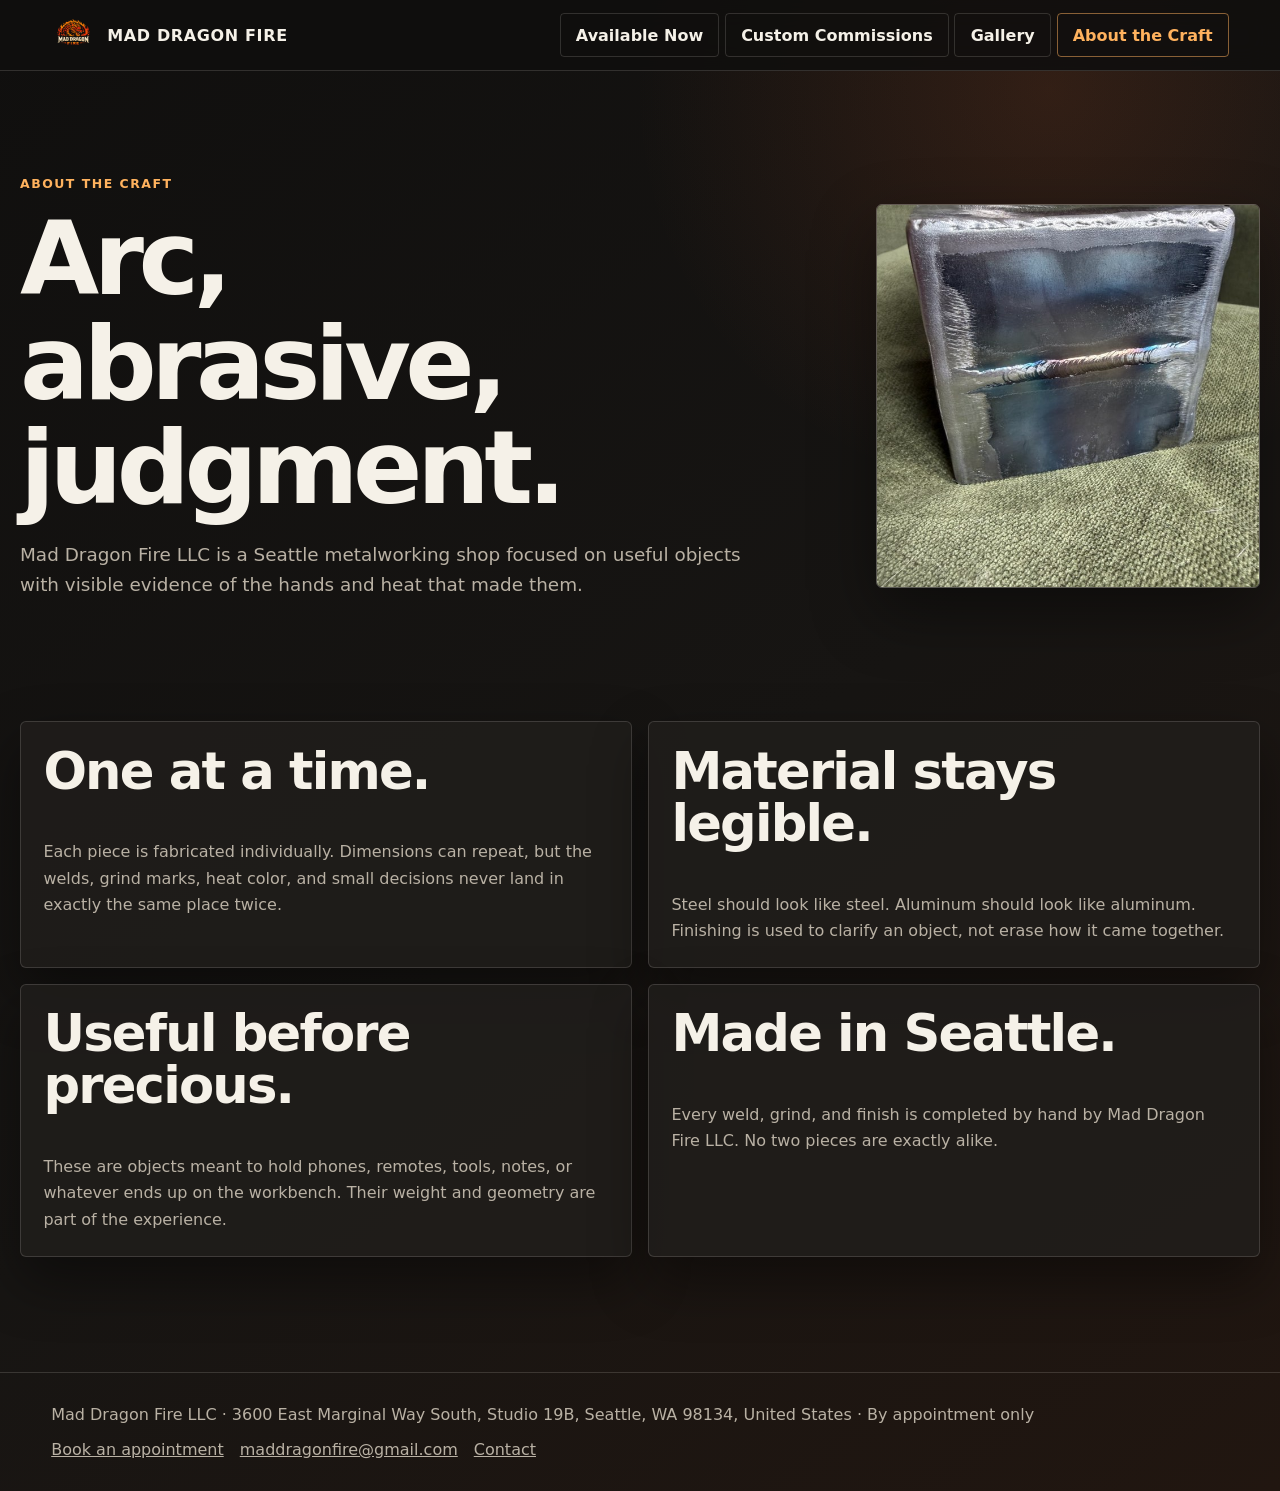
==== commit b6f04c4e: "Add studio appointment booking" ====
--- a/about/index.html
+++ b/about/index.html
@@ -39,8 +39,8 @@
     </main>
 
     <footer>
-      <address>Mad Dragon Fire LLC · 3600 East Marginal Way South, Studio 19B, Seattle, WA 98134, United States</address>
-      <div class="footer-links"><a href="mailto:maddragonfire@gmail.com">maddragonfire@gmail.com</a><a href="../contact/">Contact</a></div>
+      <address>Mad Dragon Fire LLC · 3600 East Marginal Way South, Studio 19B, Seattle, WA 98134, United States · By appointment only</address>
+      <div class="footer-links"><a href="https://calendar.app.google/XEQRpkkE3KjMpGwbA">Book an appointment</a><a href="mailto:maddragonfire@gmail.com">maddragonfire@gmail.com</a><a href="../contact/">Contact</a></div>
     </footer>
   </body>
 </html>
--- a/style.css
+++ b/style.css
@@ -586,6 +586,10 @@
   color: var(--text);
 }
 
+.business-address .appointment-only {
+  color: var(--accent-light);
+}
+
 .footer-links {
   display: flex;
   flex-wrap: wrap;
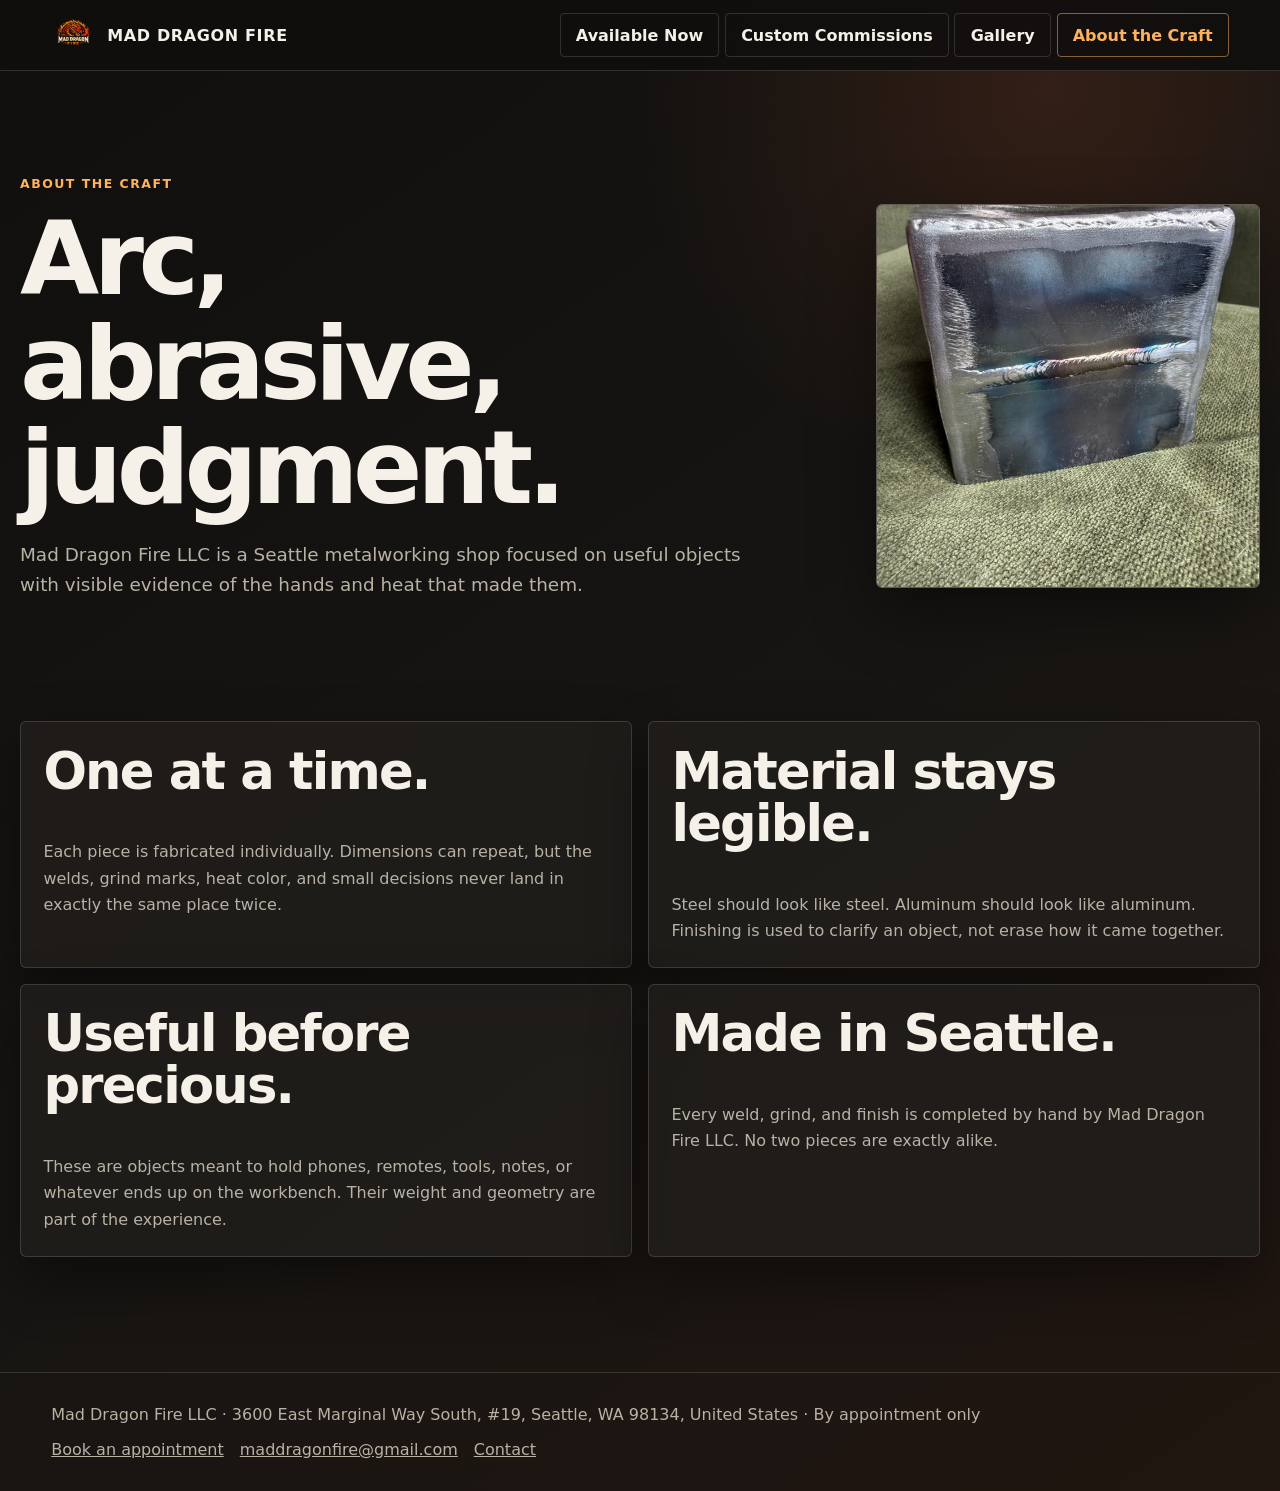
==== commit a25850aa: "Correct studio address to number 19" ====
--- a/about/index.html
+++ b/about/index.html
@@ -39,7 +39,7 @@
     </main>
 
     <footer>
-      <address>Mad Dragon Fire LLC · 3600 East Marginal Way South, Studio 19B, Seattle, WA 98134, United States · By appointment only</address>
+      <address>Mad Dragon Fire LLC · 3600 East Marginal Way South, #19, Seattle, WA 98134, United States · By appointment only</address>
       <div class="footer-links"><a href="https://calendar.app.google/XEQRpkkE3KjMpGwbA">Book an appointment</a><a href="mailto:maddragonfire@gmail.com">maddragonfire@gmail.com</a><a href="../contact/">Contact</a></div>
     </footer>
   </body>
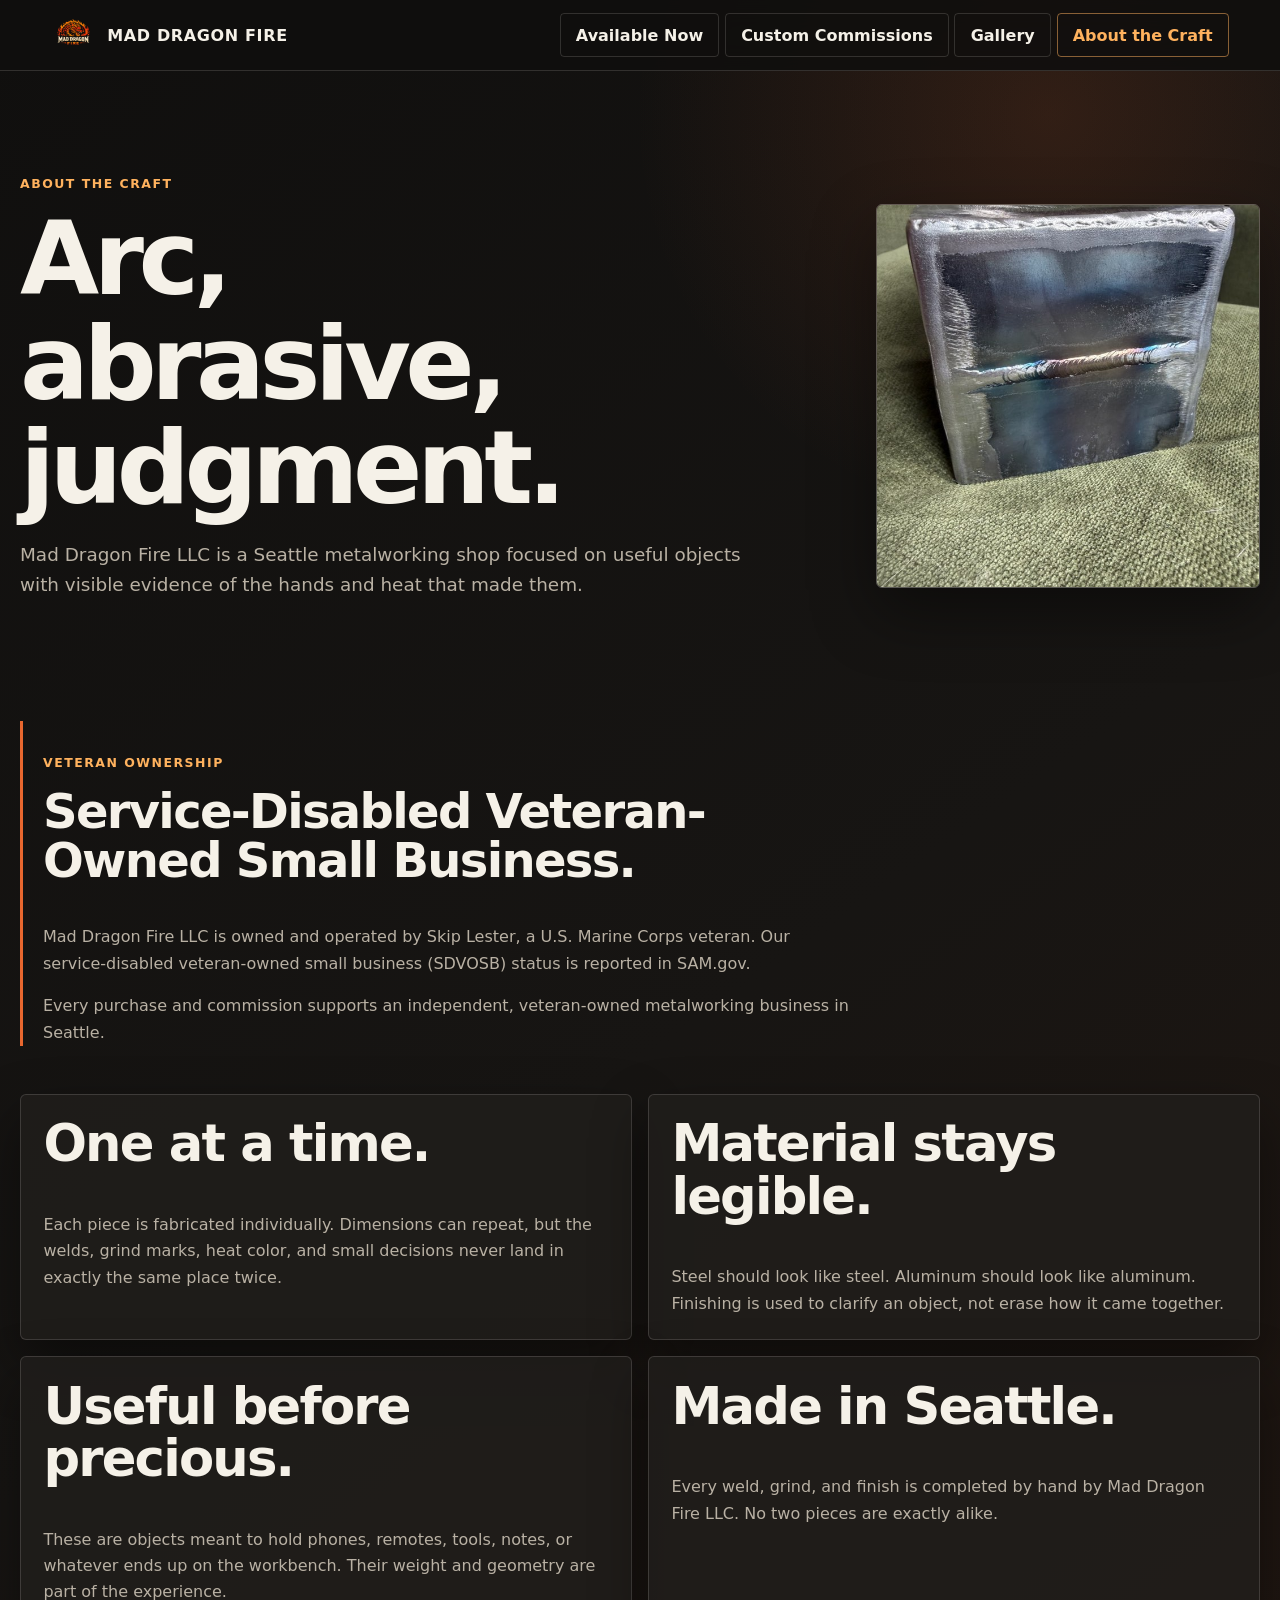
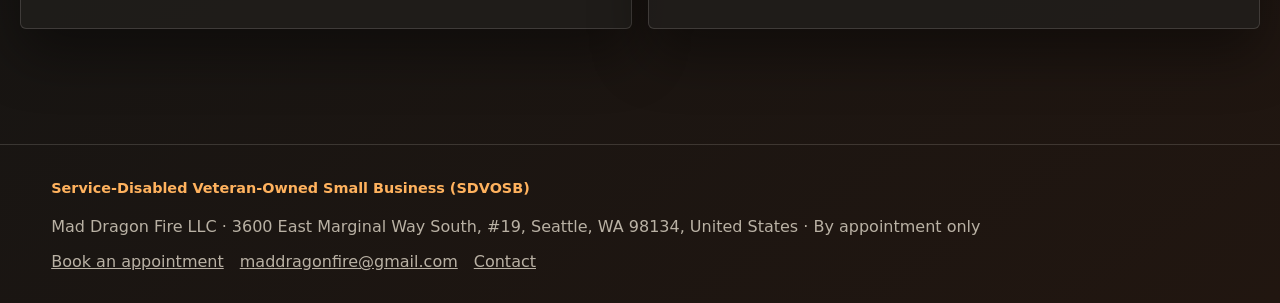
==== commit 52f1a277: "Highlight service-disabled veteran ownership on home and about pages" ====
--- a/about/index.html
+++ b/about/index.html
@@ -4,7 +4,7 @@
     <meta charset="utf-8">
     <meta name="viewport" content="width=device-width, initial-scale=1">
     <title>About the Craft | Mad Dragon Fire</title>
-    <meta name="description" content="How Mad Dragon Fire LLC makes one-of-one welded metalwork by hand in Seattle.">
+    <meta name="description" content="Meet Mad Dragon Fire LLC, a service-disabled veteran-owned small business making one-of-one welded metalwork in Seattle.">
     <link rel="icon" href="../assets/images/logo.png">
     <link rel="stylesheet" href="../style.css">
   </head>
@@ -30,6 +30,13 @@
         <img class="page-header-image" src="../images/Metalwork/object007/web/cube-007-view-04.jpeg" alt="Exposed TIG seam and heat color on a steel cube">
       </section>
 
+      <section class="ownership-story" id="veteran-owned" aria-labelledby="ownership-heading">
+        <p class="eyebrow">Veteran ownership</p>
+        <h2 id="ownership-heading">Service-Disabled Veteran-Owned Small Business.</h2>
+        <p>Mad Dragon Fire LLC is owned and operated by Skip Lester, a U.S. Marine Corps veteran. Our service-disabled veteran-owned small business (SDVOSB) status is reported in SAM.gov.</p>
+        <p>Every purchase and commission supports an independent, veteran-owned metalworking business in Seattle.</p>
+      </section>
+
       <section class="content-grid">
         <article class="content-panel"><h2>One at a time.</h2><p>Each piece is fabricated individually. Dimensions can repeat, but the welds, grind marks, heat color, and small decisions never land in exactly the same place twice.</p></article>
         <article class="content-panel"><h2>Material stays legible.</h2><p>Steel should look like steel. Aluminum should look like aluminum. Finishing is used to clarify an object, not erase how it came together.</p></article>
@@ -39,6 +46,7 @@
     </main>
 
     <footer>
+      <p class="ownership-footer">Service-Disabled Veteran-Owned Small Business (SDVOSB)</p>
       <address>Mad Dragon Fire LLC · 3600 East Marginal Way South, #19, Seattle, WA 98134, United States · By appointment only</address>
       <div class="footer-links"><a href="https://calendar.app.google/XEQRpkkE3KjMpGwbA">Book an appointment</a><a href="mailto:maddragonfire@gmail.com">maddragonfire@gmail.com</a><a href="../contact/">Contact</a></div>
     </footer>
--- a/style.css
+++ b/style.css
@@ -769,3 +769,61 @@
     font-size: 0.88rem;
   }
 }
+
+/* Ownership is visible before the hero on desktop and mobile. */
+.ownership-banner {
+  display: flex;
+  flex-wrap: wrap;
+  align-items: center;
+  justify-content: space-between;
+  gap: 1rem 2rem;
+  margin-top: 1.25rem;
+  padding: 1rem 1.25rem;
+  border: 1px solid var(--line-strong);
+  border-left: 3px solid var(--accent);
+  border-radius: 4px;
+  background: var(--surface);
+}
+.ownership-banner strong,
+.ownership-banner div > span {
+  display: block;
+}
+.ownership-banner strong {
+  color: var(--accent-light);
+  font-size: clamp(0.95rem, 2vw, 1.1rem);
+  line-height: 1.4;
+}
+.ownership-banner div > span {
+  margin-top: 0.25rem;
+  color: var(--muted);
+  font-size: 0.9rem;
+}
+.ownership-banner a {
+  display: inline-flex;
+  align-items: center;
+  gap: 0.5rem;
+  min-height: 2.75rem;
+  font-weight: 750;
+  text-underline-offset: 0.25em;
+}
+.ownership-banner a:focus-visible {
+  outline: 2px solid var(--accent-light);
+  outline-offset: 4px;
+}
+.ownership-story {
+  max-width: 52rem;
+  margin-bottom: 3rem;
+  padding: 2rem 0 0 1.25rem;
+  border-left: 3px solid var(--accent);
+  scroll-margin-top: 10rem;
+}
+.ownership-story h2 {
+  font-size: clamp(1.8rem, 4vw, 3rem);
+}
+.ownership-footer {
+  flex-basis: 100%;
+  margin: 0;
+  color: var(--accent-light);
+  font-size: 0.9rem;
+  font-weight: 750;
+}
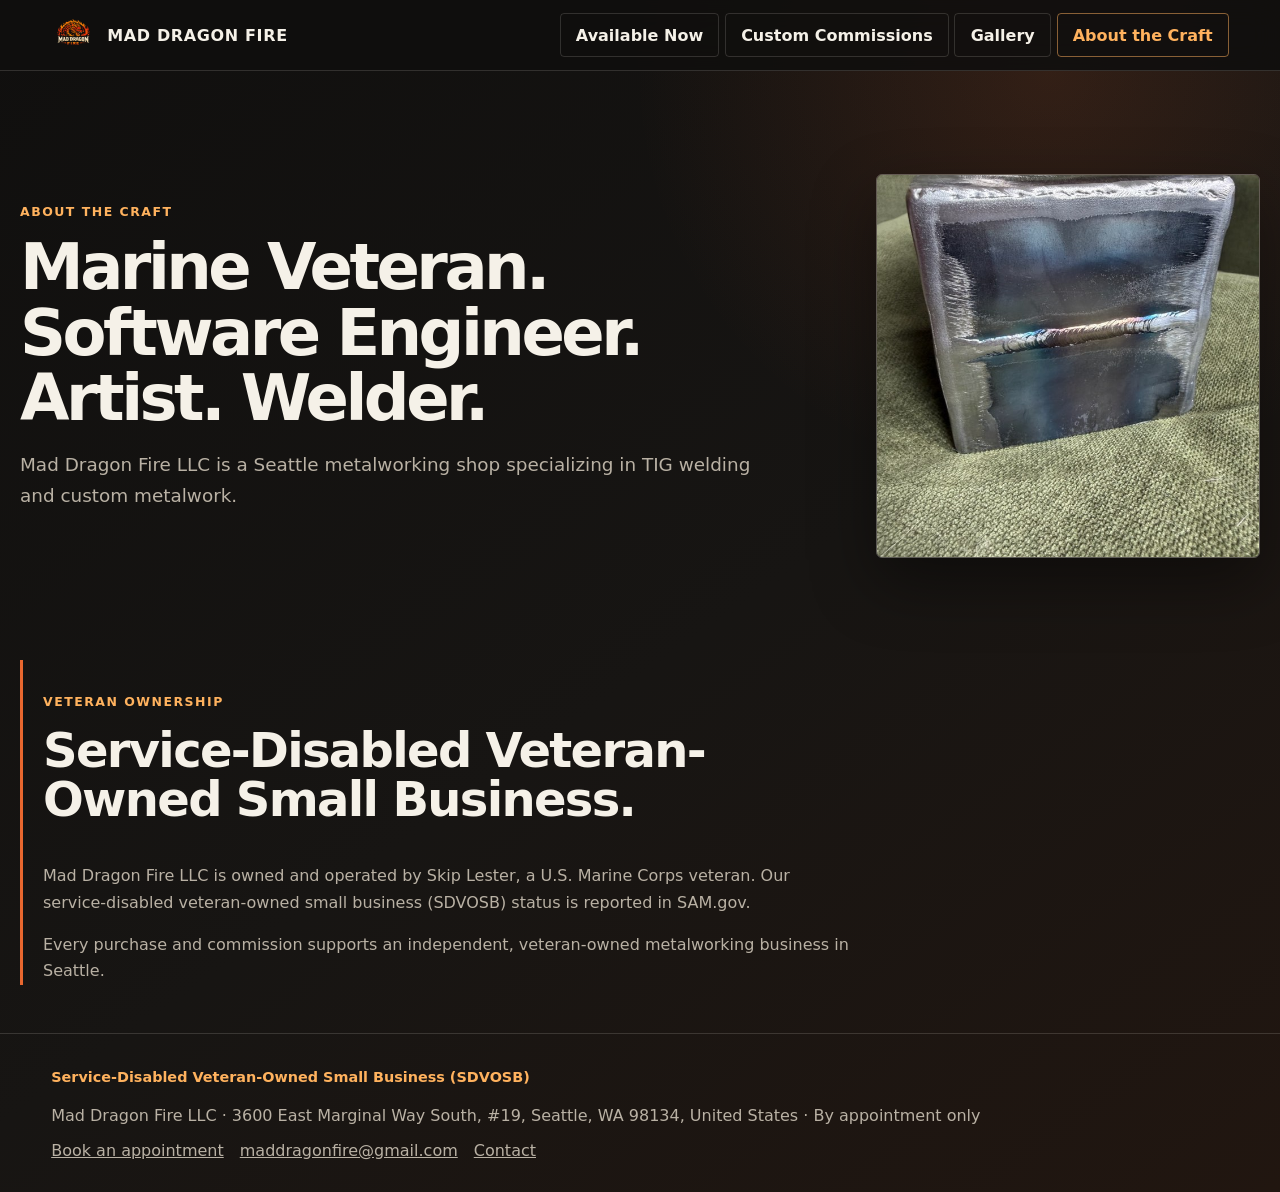
==== commit 3db67359: "Simplify About page with founder roles and TIG welding focus" ====
--- a/about/index.html
+++ b/about/index.html
@@ -6,7 +6,7 @@
     <title>About the Craft | Mad Dragon Fire</title>
     <meta name="description" content="Meet Mad Dragon Fire LLC, a service-disabled veteran-owned small business making one-of-one welded metalwork in Seattle.">
     <link rel="icon" href="../assets/images/logo.png">
-    <link rel="stylesheet" href="../style.css">
+    <link rel="stylesheet" href="../style.css?v=20261022">
   </head>
   <body>
     <a class="skip-link" href="#main">Skip to content</a>
@@ -24,8 +24,8 @@
       <section class="page-header">
         <div class="page-header-copy">
           <p class="eyebrow">About the craft</p>
-          <h1>Arc, abrasive, judgment.</h1>
-          <p>Mad Dragon Fire LLC is a Seattle metalworking shop focused on useful objects with visible evidence of the hands and heat that made them.</p>
+          <h1 style="max-width: none; font-size: clamp(2.4rem, 5vw, 4.5rem);">Marine Veteran. Software Engineer. Artist. Welder.</h1>
+          <p>Mad Dragon Fire LLC is a Seattle metalworking shop specializing in TIG welding and custom metalwork.</p>
         </div>
         <img class="page-header-image" src="../images/Metalwork/object007/web/cube-007-view-04.jpeg" alt="Exposed TIG seam and heat color on a steel cube">
       </section>
@@ -37,12 +37,6 @@
         <p>Every purchase and commission supports an independent, veteran-owned metalworking business in Seattle.</p>
       </section>
 
-      <section class="content-grid">
-        <article class="content-panel"><h2>One at a time.</h2><p>Each piece is fabricated individually. Dimensions can repeat, but the welds, grind marks, heat color, and small decisions never land in exactly the same place twice.</p></article>
-        <article class="content-panel"><h2>Material stays legible.</h2><p>Steel should look like steel. Aluminum should look like aluminum. Finishing is used to clarify an object, not erase how it came together.</p></article>
-        <article class="content-panel"><h2>Useful before precious.</h2><p>These are objects meant to hold phones, remotes, tools, notes, or whatever ends up on the workbench. Their weight and geometry are part of the experience.</p></article>
-        <article class="content-panel"><h2>Made in Seattle.</h2><p>Every weld, grind, and finish is completed by hand by Mad Dragon Fire LLC. No two pieces are exactly alike.</p></article>
-      </section>
     </main>
 
     <footer>
